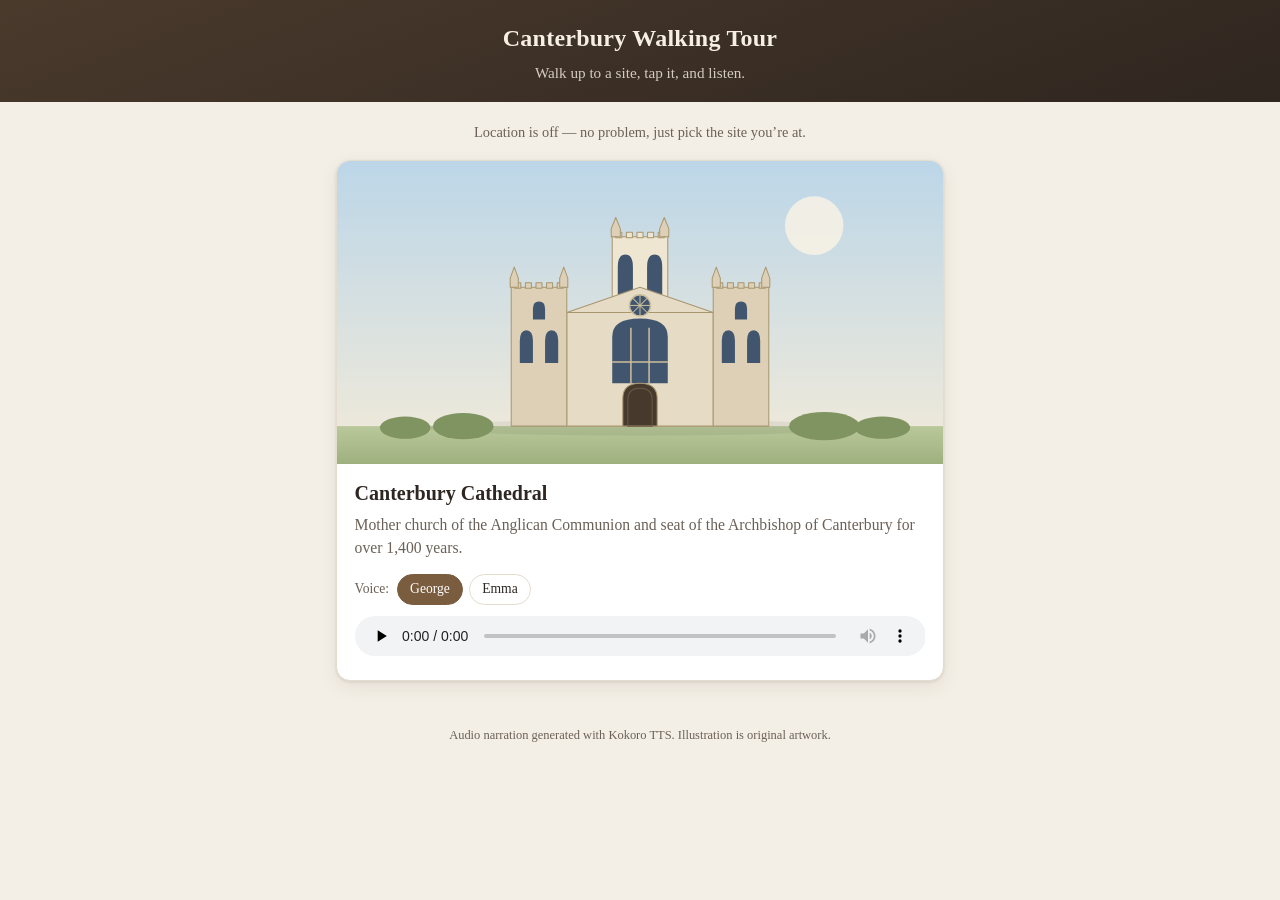
==== index.html @ f431315b "Add Canterbury Cathedral audio-guide web app (v1) Static, install-free mobile web guide for a Canter" ====
<!DOCTYPE html>
<html lang="en">
  <head>
    <meta charset="utf-8" />
    <meta name="viewport" content="width=device-width, initial-scale=1, viewport-fit=cover" />
    <meta name="theme-color" content="#3b2f2a" />
    <meta
      name="description"
      content="A walking audio guide to the historical sites of Canterbury."
    />
    <title>Canterbury Walking Tour</title>
    <link rel="stylesheet" href="styles.css" />
  </head>
  <body>
    <header class="topbar">
      <h1>Canterbury Walking Tour</h1>
      <p class="tagline">Walk up to a site, tap it, and listen.</p>
    </header>

    <main>
      <p id="locStatus" class="loc-status" role="status">Finding your location…</p>
      <ul id="siteList" class="site-list"></ul>
    </main>

    <footer class="footer">
      <p>Audio narration generated with Kokoro TTS. Illustration is original artwork.</p>
    </footer>

    <script src="sites.js"></script>
    <script src="app.js"></script>
  </body>
</html>
---- styles.css ----
:root {
  --ink: #2d2622;
  --muted: #6b6157;
  --stone: #f4efe6;
  --card: #ffffff;
  --line: #e3dccf;
  --accent: #7a5c3e;
  --accent-soft: #efe6d8;
  --shadow: 0 1px 3px rgba(60, 47, 35, 0.12), 0 6px 18px rgba(60, 47, 35, 0.08);
}

* {
  box-sizing: border-box;
}

html {
  -webkit-text-size-adjust: 100%;
}

body {
  margin: 0;
  font-family: "Iowan Old Style", "Palatino Linotype", Palatino, Georgia, serif;
  color: var(--ink);
  background: var(--stone);
  line-height: 1.5;
}

.topbar {
  padding: calc(env(safe-area-inset-top) + 1.25rem) 1.25rem 1.1rem;
  background: linear-gradient(160deg, #4a3a2c, #2f2620);
  color: #f6efe2;
  text-align: center;
}

.topbar h1 {
  margin: 0;
  font-size: 1.5rem;
  letter-spacing: 0.01em;
}

.tagline {
  margin: 0.35rem 0 0;
  font-size: 0.95rem;
  opacity: 0.82;
}

main {
  max-width: 640px;
  margin: 0 auto;
  padding: 1rem 1rem 2rem;
}

.loc-status {
  margin: 0.25rem 0 1rem;
  font-size: 0.9rem;
  color: var(--muted);
  text-align: center;
}

.site-list {
  list-style: none;
  margin: 0;
  padding: 0;
  display: grid;
  gap: 1.1rem;
}

.card {
  background: var(--card);
  border: 1px solid var(--line);
  border-radius: 14px;
  overflow: hidden;
  box-shadow: var(--shadow);
}

.card__media {
  position: relative;
  aspect-ratio: 2 / 1;
  background: var(--accent-soft);
}

.card__media img {
  width: 100%;
  height: 100%;
  object-fit: cover;
  display: block;
}

.card__distance {
  position: absolute;
  top: 0.6rem;
  right: 0.6rem;
  background: rgba(45, 38, 34, 0.82);
  color: #fff;
  font-size: 0.8rem;
  padding: 0.2rem 0.6rem;
  border-radius: 999px;
  backdrop-filter: blur(2px);
}

.card__distance.is-near {
  background: #2e7d4f;
}

.card__body {
  padding: 0.9rem 1.1rem 1.1rem;
}

.card__name {
  margin: 0 0 0.3rem;
  font-size: 1.25rem;
}

.card__blurb {
  margin: 0 0 0.9rem;
  color: var(--muted);
  font-size: 0.98rem;
}

.voices {
  display: flex;
  flex-wrap: wrap;
  gap: 0.4rem;
  margin-bottom: 0.7rem;
}

.voice-label {
  font-size: 0.85rem;
  color: var(--muted);
  align-self: center;
  margin-right: 0.1rem;
}

.voice-btn {
  font: inherit;
  font-size: 0.85rem;
  padding: 0.25rem 0.75rem;
  border: 1px solid var(--line);
  background: #fff;
  color: var(--ink);
  border-radius: 999px;
  cursor: pointer;
}

.voice-btn[aria-pressed="true"] {
  background: var(--accent);
  border-color: var(--accent);
  color: #fff;
}

.card audio {
  width: 100%;
  height: 40px;
}

.footer {
  max-width: 640px;
  margin: 0 auto;
  padding: 0 1.25rem calc(env(safe-area-inset-bottom) + 1.5rem);
  color: var(--muted);
  font-size: 0.78rem;
  text-align: center;
}
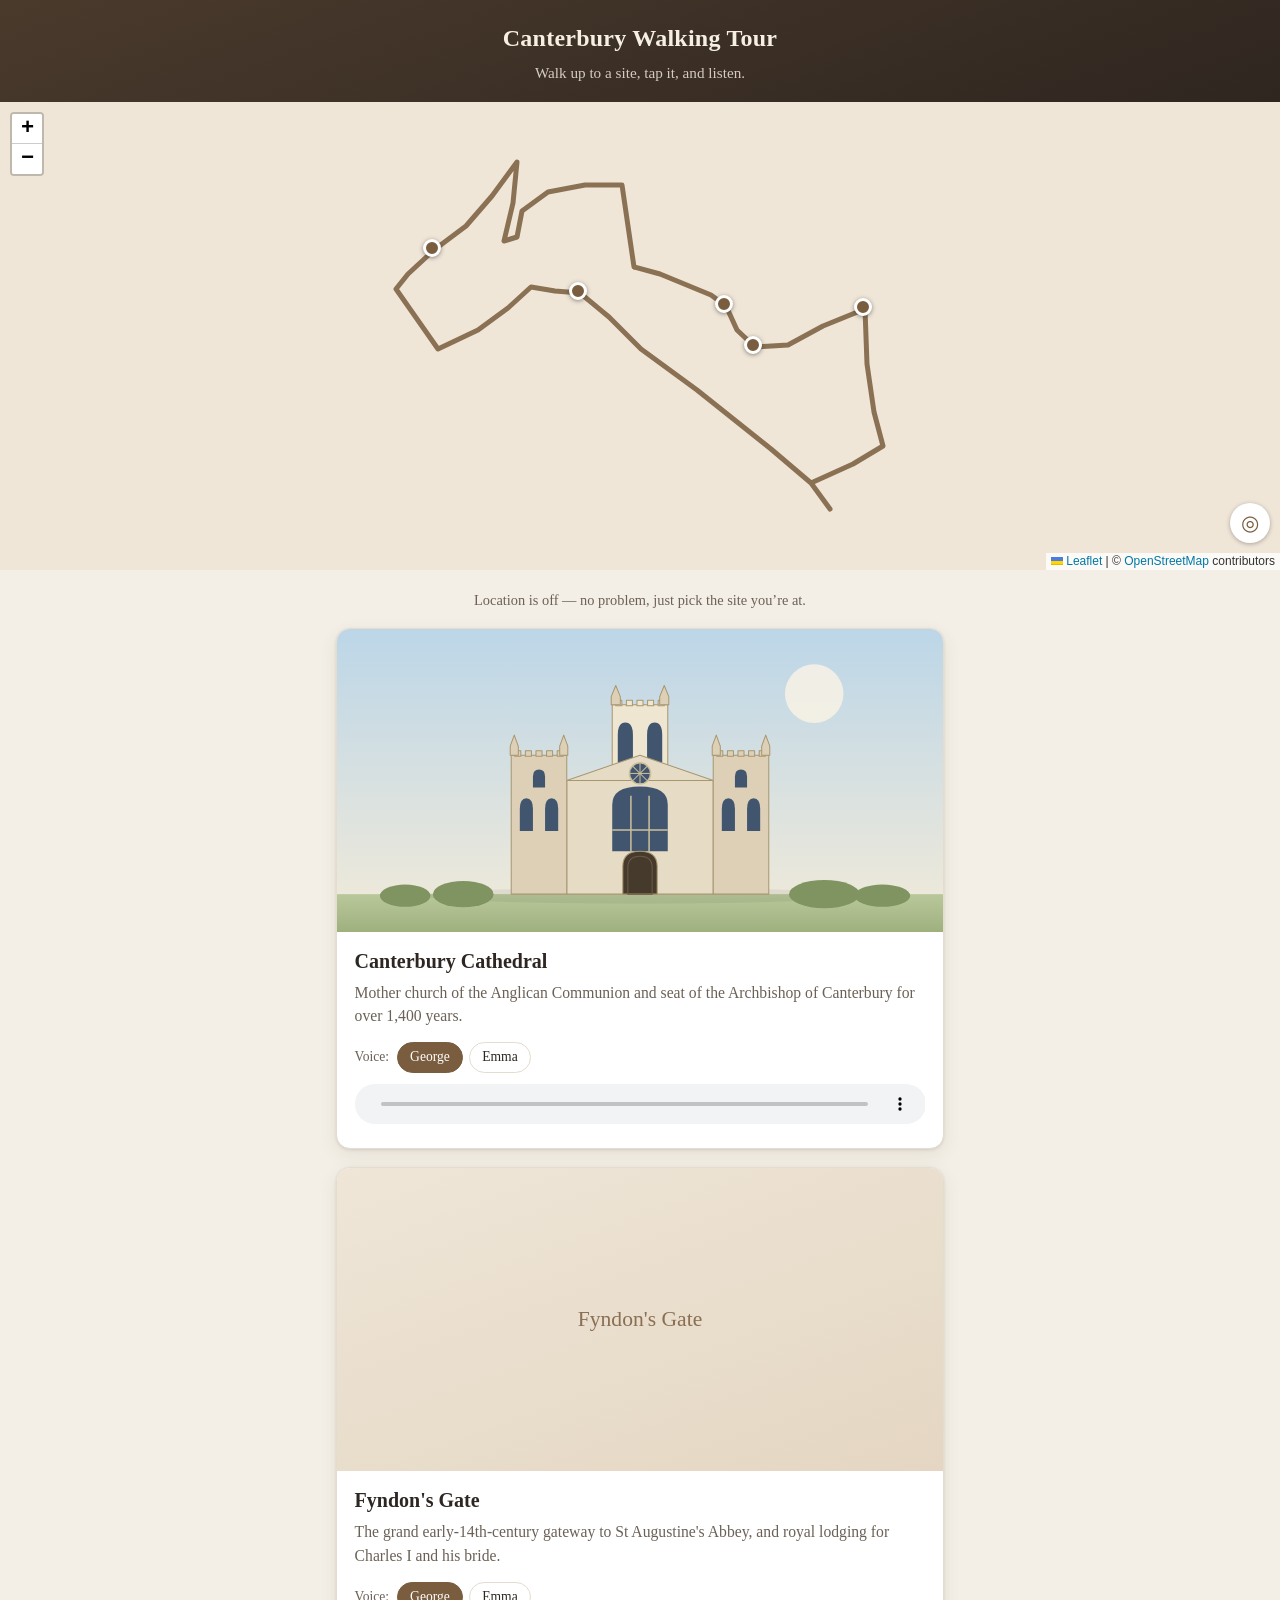
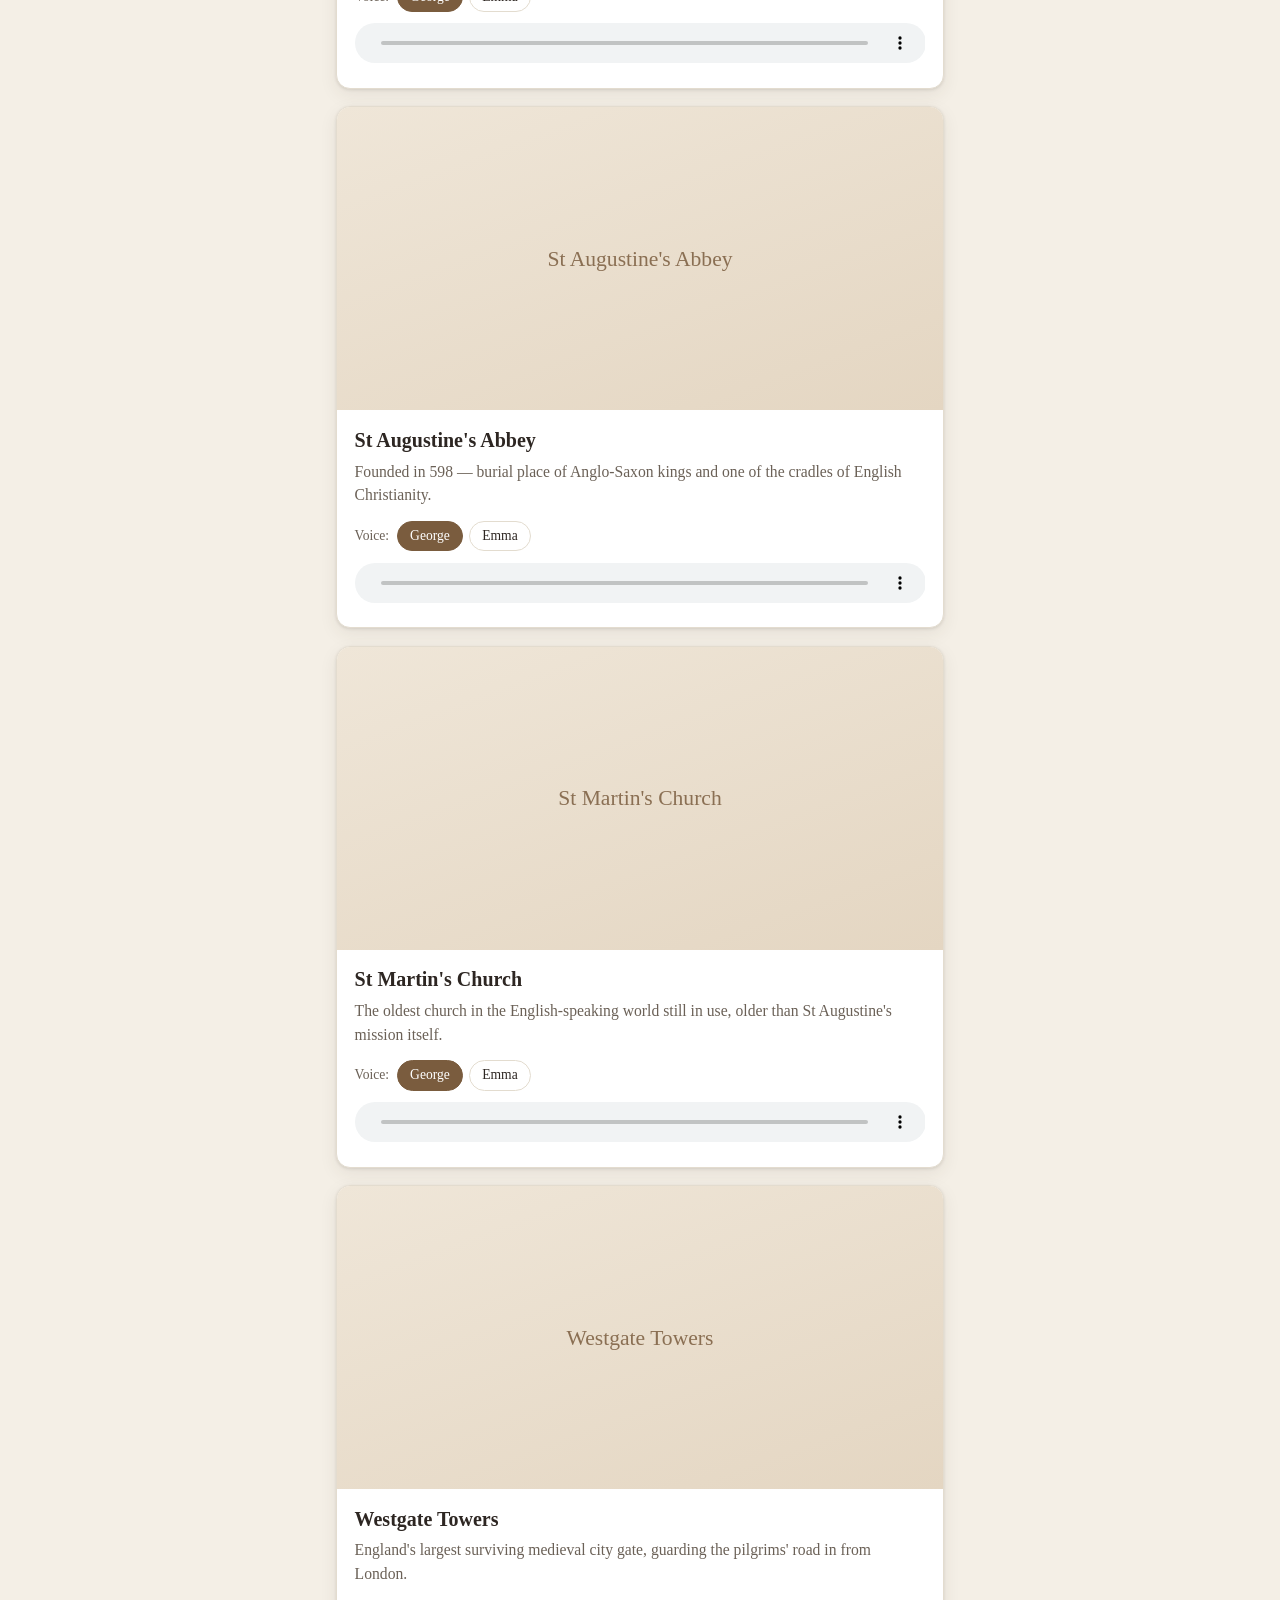
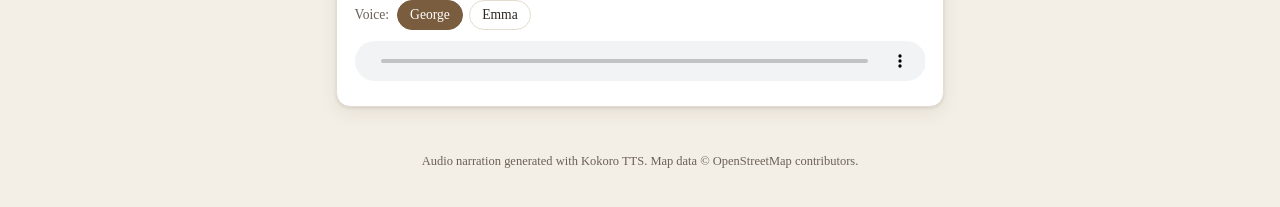
==== commit 7123f2d3: "Add live tour map with route, stops, and arrival prompts - Vendor Leaflet (vendor/leaflet) and rende" ====
--- a/index.html
+++ b/index.html
@@ -9,6 +9,7 @@
       content="A walking audio guide to the historical sites of Canterbury."
     />
     <title>Canterbury Walking Tour</title>
+    <link rel="stylesheet" href="vendor/leaflet/leaflet.css" />
     <link rel="stylesheet" href="styles.css" />
   </head>
   <body>
@@ -17,15 +18,26 @@
       <p class="tagline">Walk up to a site, tap it, and listen.</p>
     </header>
 
+    <div id="map" class="map" role="application" aria-label="Map of the walking tour"></div>
+
     <main>
       <p id="locStatus" class="loc-status" role="status">Finding your location…</p>
       <ul id="siteList" class="site-list"></ul>
     </main>
 
     <footer class="footer">
-      <p>Audio narration generated with Kokoro TTS. Illustration is original artwork.</p>
+      <p>Audio narration generated with Kokoro TTS. Map data &copy; OpenStreetMap contributors.</p>
     </footer>
 
+    <div id="arrivePrompt" class="arrive" hidden role="alert">
+      <span id="arriveText" class="arrive__text"></span>
+      <span class="arrive__actions">
+        <button id="arriveListen" type="button" class="arrive__listen">Listen</button>
+        <button id="arriveDismiss" type="button" class="arrive__dismiss" aria-label="Dismiss">&times;</button>
+      </span>
+    </div>
+
+    <script src="vendor/leaflet/leaflet.js"></script>
     <script src="sites.js"></script>
     <script src="app.js"></script>
   </body>
--- a/vendor/leaflet/leaflet.css
+++ b/vendor/leaflet/leaflet.css
@@ -0,0 +1,661 @@
+/* required styles */
+
+.leaflet-pane,
+.leaflet-tile,
+.leaflet-marker-icon,
+.leaflet-marker-shadow,
+.leaflet-tile-container,
+.leaflet-pane > svg,
+.leaflet-pane > canvas,
+.leaflet-zoom-box,
+.leaflet-image-layer,
+.leaflet-layer {
+	position: absolute;
+	left: 0;
+	top: 0;
+	}
+.leaflet-container {
+	overflow: hidden;
+	}
+.leaflet-tile,
+.leaflet-marker-icon,
+.leaflet-marker-shadow {
+	-webkit-user-select: none;
+	   -moz-user-select: none;
+	        user-select: none;
+	  -webkit-user-drag: none;
+	}
+/* Prevents IE11 from highlighting tiles in blue */
+.leaflet-tile::selection {
+	background: transparent;
+}
+/* Safari renders non-retina tile on retina better with this, but Chrome is worse */
+.leaflet-safari .leaflet-tile {
+	image-rendering: -webkit-optimize-contrast;
+	}
+/* hack that prevents hw layers "stretching" when loading new tiles */
+.leaflet-safari .leaflet-tile-container {
+	width: 1600px;
+	height: 1600px;
+	-webkit-transform-origin: 0 0;
+	}
+.leaflet-marker-icon,
+.leaflet-marker-shadow {
+	display: block;
+	}
+/* .leaflet-container svg: reset svg max-width decleration shipped in Joomla! (joomla.org) 3.x */
+/* .leaflet-container img: map is broken in FF if you have max-width: 100% on tiles */
+.leaflet-container .leaflet-overlay-pane svg {
+	max-width: none !important;
+	max-height: none !important;
+	}
+.leaflet-container .leaflet-marker-pane img,
+.leaflet-container .leaflet-shadow-pane img,
+.leaflet-container .leaflet-tile-pane img,
+.leaflet-container img.leaflet-image-layer,
+.leaflet-container .leaflet-tile {
+	max-width: none !important;
+	max-height: none !important;
+	width: auto;
+	padding: 0;
+	}
+
+.leaflet-container img.leaflet-tile {
+	/* See: https://bugs.chromium.org/p/chromium/issues/detail?id=600120 */
+	mix-blend-mode: plus-lighter;
+}
+
+.leaflet-container.leaflet-touch-zoom {
+	-ms-touch-action: pan-x pan-y;
+	touch-action: pan-x pan-y;
+	}
+.leaflet-container.leaflet-touch-drag {
+	-ms-touch-action: pinch-zoom;
+	/* Fallback for FF which doesn't support pinch-zoom */
+	touch-action: none;
+	touch-action: pinch-zoom;
+}
+.leaflet-container.leaflet-touch-drag.leaflet-touch-zoom {
+	-ms-touch-action: none;
+	touch-action: none;
+}
+.leaflet-container {
+	-webkit-tap-highlight-color: transparent;
+}
+.leaflet-container a {
+	-webkit-tap-highlight-color: rgba(51, 181, 229, 0.4);
+}
+.leaflet-tile {
+	filter: inherit;
+	visibility: hidden;
+	}
+.leaflet-tile-loaded {
+	visibility: inherit;
+	}
+.leaflet-zoom-box {
+	width: 0;
+	height: 0;
+	-moz-box-sizing: border-box;
+	     box-sizing: border-box;
+	z-index: 800;
+	}
+/* workaround for https://bugzilla.mozilla.org/show_bug.cgi?id=888319 */
+.leaflet-overlay-pane svg {
+	-moz-user-select: none;
+	}
+
+.leaflet-pane         { z-index: 400; }
+
+.leaflet-tile-pane    { z-index: 200; }
+.leaflet-overlay-pane { z-index: 400; }
+.leaflet-shadow-pane  { z-index: 500; }
+.leaflet-marker-pane  { z-index: 600; }
+.leaflet-tooltip-pane   { z-index: 650; }
+.leaflet-popup-pane   { z-index: 700; }
+
+.leaflet-map-pane canvas { z-index: 100; }
+.leaflet-map-pane svg    { z-index: 200; }
+
+.leaflet-vml-shape {
+	width: 1px;
+	height: 1px;
+	}
+.lvml {
+	behavior: url(#default#VML);
+	display: inline-block;
+	position: absolute;
+	}
+
+
+/* control positioning */
+
+.leaflet-control {
+	position: relative;
+	z-index: 800;
+	pointer-events: visiblePainted; /* IE 9-10 doesn't have auto */
+	pointer-events: auto;
+	}
+.leaflet-top,
+.leaflet-bottom {
+	position: absolute;
+	z-index: 1000;
+	pointer-events: none;
+	}
+.leaflet-top {
+	top: 0;
+	}
+.leaflet-right {
+	right: 0;
+	}
+.leaflet-bottom {
+	bottom: 0;
+	}
+.leaflet-left {
+	left: 0;
+	}
+.leaflet-control {
+	float: left;
+	clear: both;
+	}
+.leaflet-right .leaflet-control {
+	float: right;
+	}
+.leaflet-top .leaflet-control {
+	margin-top: 10px;
+	}
+.leaflet-bottom .leaflet-control {
+	margin-bottom: 10px;
+	}
+.leaflet-left .leaflet-control {
+	margin-left: 10px;
+	}
+.leaflet-right .leaflet-control {
+	margin-right: 10px;
+	}
+
+
+/* zoom and fade animations */
+
+.leaflet-fade-anim .leaflet-popup {
+	opacity: 0;
+	-webkit-transition: opacity 0.2s linear;
+	   -moz-transition: opacity 0.2s linear;
+	        transition: opacity 0.2s linear;
+	}
+.leaflet-fade-anim .leaflet-map-pane .leaflet-popup {
+	opacity: 1;
+	}
+.leaflet-zoom-animated {
+	-webkit-transform-origin: 0 0;
+	    -ms-transform-origin: 0 0;
+	        transform-origin: 0 0;
+	}
+svg.leaflet-zoom-animated {
+	will-change: transform;
+}
+
+.leaflet-zoom-anim .leaflet-zoom-animated {
+	-webkit-transition: -webkit-transform 0.25s cubic-bezier(0,0,0.25,1);
+	   -moz-transition:    -moz-transform 0.25s cubic-bezier(0,0,0.25,1);
+	        transition:         transform 0.25s cubic-bezier(0,0,0.25,1);
+	}
+.leaflet-zoom-anim .leaflet-tile,
+.leaflet-pan-anim .leaflet-tile {
+	-webkit-transition: none;
+	   -moz-transition: none;
+	        transition: none;
+	}
+
+.leaflet-zoom-anim .leaflet-zoom-hide {
+	visibility: hidden;
+	}
+
+
+/* cursors */
+
+.leaflet-interactive {
+	cursor: pointer;
+	}
+.leaflet-grab {
+	cursor: -webkit-grab;
+	cursor:    -moz-grab;
+	cursor:         grab;
+	}
+.leaflet-crosshair,
+.leaflet-crosshair .leaflet-interactive {
+	cursor: crosshair;
+	}
+.leaflet-popup-pane,
+.leaflet-control {
+	cursor: auto;
+	}
+.leaflet-dragging .leaflet-grab,
+.leaflet-dragging .leaflet-grab .leaflet-interactive,
+.leaflet-dragging .leaflet-marker-draggable {
+	cursor: move;
+	cursor: -webkit-grabbing;
+	cursor:    -moz-grabbing;
+	cursor:         grabbing;
+	}
+
+/* marker & overlays interactivity */
+.leaflet-marker-icon,
+.leaflet-marker-shadow,
+.leaflet-image-layer,
+.leaflet-pane > svg path,
+.leaflet-tile-container {
+	pointer-events: none;
+	}
+
+.leaflet-marker-icon.leaflet-interactive,
+.leaflet-image-layer.leaflet-interactive,
+.leaflet-pane > svg path.leaflet-interactive,
+svg.leaflet-image-layer.leaflet-interactive path {
+	pointer-events: visiblePainted; /* IE 9-10 doesn't have auto */
+	pointer-events: auto;
+	}
+
+/* visual tweaks */
+
+.leaflet-container {
+	background: #ddd;
+	outline-offset: 1px;
+	}
+.leaflet-container a {
+	color: #0078A8;
+	}
+.leaflet-zoom-box {
+	border: 2px dotted #38f;
+	background: rgba(255,255,255,0.5);
+	}
+
+
+/* general typography */
+.leaflet-container {
+	font-family: "Helvetica Neue", Arial, Helvetica, sans-serif;
+	font-size: 12px;
+	font-size: 0.75rem;
+	line-height: 1.5;
+	}
+
+
+/* general toolbar styles */
+
+.leaflet-bar {
+	box-shadow: 0 1px 5px rgba(0,0,0,0.65);
+	border-radius: 4px;
+	}
+.leaflet-bar a {
+	background-color: #fff;
+	border-bottom: 1px solid #ccc;
+	width: 26px;
+	height: 26px;
+	line-height: 26px;
+	display: block;
+	text-align: center;
+	text-decoration: none;
+	color: black;
+	}
+.leaflet-bar a,
+.leaflet-control-layers-toggle {
+	background-position: 50% 50%;
+	background-repeat: no-repeat;
+	display: block;
+	}
+.leaflet-bar a:hover,
+.leaflet-bar a:focus {
+	background-color: #f4f4f4;
+	}
+.leaflet-bar a:first-child {
+	border-top-left-radius: 4px;
+	border-top-right-radius: 4px;
+	}
+.leaflet-bar a:last-child {
+	border-bottom-left-radius: 4px;
+	border-bottom-right-radius: 4px;
+	border-bottom: none;
+	}
+.leaflet-bar a.leaflet-disabled {
+	cursor: default;
+	background-color: #f4f4f4;
+	color: #bbb;
+	}
+
+.leaflet-touch .leaflet-bar a {
+	width: 30px;
+	height: 30px;
+	line-height: 30px;
+	}
+.leaflet-touch .leaflet-bar a:first-child {
+	border-top-left-radius: 2px;
+	border-top-right-radius: 2px;
+	}
+.leaflet-touch .leaflet-bar a:last-child {
+	border-bottom-left-radius: 2px;
+	border-bottom-right-radius: 2px;
+	}
+
+/* zoom control */
+
+.leaflet-control-zoom-in,
+.leaflet-control-zoom-out {
+	font: bold 18px 'Lucida Console', Monaco, monospace;
+	text-indent: 1px;
+	}
+
+.leaflet-touch .leaflet-control-zoom-in, .leaflet-touch .leaflet-control-zoom-out  {
+	font-size: 22px;
+	}
+
+
+/* layers control */
+
+.leaflet-control-layers {
+	box-shadow: 0 1px 5px rgba(0,0,0,0.4);
+	background: #fff;
+	border-radius: 5px;
+	}
+.leaflet-control-layers-toggle {
+	background-image: url(images/layers.png);
+	width: 36px;
+	height: 36px;
+	}
+.leaflet-retina .leaflet-control-layers-toggle {
+	background-image: url(images/layers-2x.png);
+	background-size: 26px 26px;
+	}
+.leaflet-touch .leaflet-control-layers-toggle {
+	width: 44px;
+	height: 44px;
+	}
+.leaflet-control-layers .leaflet-control-layers-list,
+.leaflet-control-layers-expanded .leaflet-control-layers-toggle {
+	display: none;
+	}
+.leaflet-control-layers-expanded .leaflet-control-layers-list {
+	display: block;
+	position: relative;
+	}
+.leaflet-control-layers-expanded {
+	padding: 6px 10px 6px 6px;
+	color: #333;
+	background: #fff;
+	}
+.leaflet-control-layers-scrollbar {
+	overflow-y: scroll;
+	overflow-x: hidden;
+	padding-right: 5px;
+	}
+.leaflet-control-layers-selector {
+	margin-top: 2px;
+	position: relative;
+	top: 1px;
+	}
+.leaflet-control-layers label {
+	display: block;
+	font-size: 13px;
+	font-size: 1.08333em;
+	}
+.leaflet-control-layers-separator {
+	height: 0;
+	border-top: 1px solid #ddd;
+	margin: 5px -10px 5px -6px;
+	}
+
+/* Default icon URLs */
+.leaflet-default-icon-path { /* used only in path-guessing heuristic, see L.Icon.Default */
+	background-image: url(images/marker-icon.png);
+	}
+
+
+/* attribution and scale controls */
+
+.leaflet-container .leaflet-control-attribution {
+	background: #fff;
+	background: rgba(255, 255, 255, 0.8);
+	margin: 0;
+	}
+.leaflet-control-attribution,
+.leaflet-control-scale-line {
+	padding: 0 5px;
+	color: #333;
+	line-height: 1.4;
+	}
+.leaflet-control-attribution a {
+	text-decoration: none;
+	}
+.leaflet-control-attribution a:hover,
+.leaflet-control-attribution a:focus {
+	text-decoration: underline;
+	}
+.leaflet-attribution-flag {
+	display: inline !important;
+	vertical-align: baseline !important;
+	width: 1em;
+	height: 0.6669em;
+	}
+.leaflet-left .leaflet-control-scale {
+	margin-left: 5px;
+	}
+.leaflet-bottom .leaflet-control-scale {
+	margin-bottom: 5px;
+	}
+.leaflet-control-scale-line {
+	border: 2px solid #777;
+	border-top: none;
+	line-height: 1.1;
+	padding: 2px 5px 1px;
+	white-space: nowrap;
+	-moz-box-sizing: border-box;
+	     box-sizing: border-box;
+	background: rgba(255, 255, 255, 0.8);
+	text-shadow: 1px 1px #fff;
+	}
+.leaflet-control-scale-line:not(:first-child) {
+	border-top: 2px solid #777;
+	border-bottom: none;
+	margin-top: -2px;
+	}
+.leaflet-control-scale-line:not(:first-child):not(:last-child) {
+	border-bottom: 2px solid #777;
+	}
+
+.leaflet-touch .leaflet-control-attribution,
+.leaflet-touch .leaflet-control-layers,
+.leaflet-touch .leaflet-bar {
+	box-shadow: none;
+	}
+.leaflet-touch .leaflet-control-layers,
+.leaflet-touch .leaflet-bar {
+	border: 2px solid rgba(0,0,0,0.2);
+	background-clip: padding-box;
+	}
+
+
+/* popup */
+
+.leaflet-popup {
+	position: absolute;
+	text-align: center;
+	margin-bottom: 20px;
+	}
+.leaflet-popup-content-wrapper {
+	padding: 1px;
+	text-align: left;
+	border-radius: 12px;
+	}
+.leaflet-popup-content {
+	margin: 13px 24px 13px 20px;
+	line-height: 1.3;
+	font-size: 13px;
+	font-size: 1.08333em;
+	min-height: 1px;
+	}
+.leaflet-popup-content p {
+	margin: 17px 0;
+	margin: 1.3em 0;
+	}
+.leaflet-popup-tip-container {
+	width: 40px;
+	height: 20px;
+	position: absolute;
+	left: 50%;
+	margin-top: -1px;
+	margin-left: -20px;
+	overflow: hidden;
+	pointer-events: none;
+	}
+.leaflet-popup-tip {
+	width: 17px;
+	height: 17px;
+	padding: 1px;
+
+	margin: -10px auto 0;
+	pointer-events: auto;
+
+	-webkit-transform: rotate(45deg);
+	   -moz-transform: rotate(45deg);
+	    -ms-transform: rotate(45deg);
+	        transform: rotate(45deg);
+	}
+.leaflet-popup-content-wrapper,
+.leaflet-popup-tip {
+	background: white;
+	color: #333;
+	box-shadow: 0 3px 14px rgba(0,0,0,0.4);
+	}
+.leaflet-container a.leaflet-popup-close-button {
+	position: absolute;
+	top: 0;
+	right: 0;
+	border: none;
+	text-align: center;
+	width: 24px;
+	height: 24px;
+	font: 16px/24px Tahoma, Verdana, sans-serif;
+	color: #757575;
+	text-decoration: none;
+	background: transparent;
+	}
+.leaflet-container a.leaflet-popup-close-button:hover,
+.leaflet-container a.leaflet-popup-close-button:focus {
+	color: #585858;
+	}
+.leaflet-popup-scrolled {
+	overflow: auto;
+	}
+
+.leaflet-oldie .leaflet-popup-content-wrapper {
+	-ms-zoom: 1;
+	}
+.leaflet-oldie .leaflet-popup-tip {
+	width: 24px;
+	margin: 0 auto;
+
+	-ms-filter: "progid:DXImageTransform.Microsoft.Matrix(M11=0.70710678, M12=0.70710678, M21=-0.70710678, M22=0.70710678)";
+	filter: progid:DXImageTransform.Microsoft.Matrix(M11=0.70710678, M12=0.70710678, M21=-0.70710678, M22=0.70710678);
+	}
+
+.leaflet-oldie .leaflet-control-zoom,
+.leaflet-oldie .leaflet-control-layers,
+.leaflet-oldie .leaflet-popup-content-wrapper,
+.leaflet-oldie .leaflet-popup-tip {
+	border: 1px solid #999;
+	}
+
+
+/* div icon */
+
+.leaflet-div-icon {
+	background: #fff;
+	border: 1px solid #666;
+	}
+
+
+/* Tooltip */
+/* Base styles for the element that has a tooltip */
+.leaflet-tooltip {
+	position: absolute;
+	padding: 6px;
+	background-color: #fff;
+	border: 1px solid #fff;
+	border-radius: 3px;
+	color: #222;
+	white-space: nowrap;
+	-webkit-user-select: none;
+	-moz-user-select: none;
+	-ms-user-select: none;
+	user-select: none;
+	pointer-events: none;
+	box-shadow: 0 1px 3px rgba(0,0,0,0.4);
+	}
+.leaflet-tooltip.leaflet-interactive {
+	cursor: pointer;
+	pointer-events: auto;
+	}
+.leaflet-tooltip-top:before,
+.leaflet-tooltip-bottom:before,
+.leaflet-tooltip-left:before,
+.leaflet-tooltip-right:before {
+	position: absolute;
+	pointer-events: none;
+	border: 6px solid transparent;
+	background: transparent;
+	content: "";
+	}
+
+/* Directions */
+
+.leaflet-tooltip-bottom {
+	margin-top: 6px;
+}
+.leaflet-tooltip-top {
+	margin-top: -6px;
+}
+.leaflet-tooltip-bottom:before,
+.leaflet-tooltip-top:before {
+	left: 50%;
+	margin-left: -6px;
+	}
+.leaflet-tooltip-top:before {
+	bottom: 0;
+	margin-bottom: -12px;
+	border-top-color: #fff;
+	}
+.leaflet-tooltip-bottom:before {
+	top: 0;
+	margin-top: -12px;
+	margin-left: -6px;
+	border-bottom-color: #fff;
+	}
+.leaflet-tooltip-left {
+	margin-left: -6px;
+}
+.leaflet-tooltip-right {
+	margin-left: 6px;
+}
+.leaflet-tooltip-left:before,
+.leaflet-tooltip-right:before {
+	top: 50%;
+	margin-top: -6px;
+	}
+.leaflet-tooltip-left:before {
+	right: 0;
+	margin-right: -12px;
+	border-left-color: #fff;
+	}
+.leaflet-tooltip-right:before {
+	left: 0;
+	margin-left: -12px;
+	border-right-color: #fff;
+	}
+
+/* Printing */
+
+@media print {
+	/* Prevent printers from removing background-images of controls. */
+	.leaflet-control {
+		-webkit-print-color-adjust: exact;
+		print-color-adjust: exact;
+		}
+	}
--- a/styles.css
+++ b/styles.css
@@ -161,3 +161,135 @@
   font-size: 0.78rem;
   text-align: center;
 }
+
+/* ---- map ---- */
+.map {
+  width: 100%;
+  height: 52vh;
+  min-height: 280px;
+  background: var(--accent-soft);
+  z-index: 0;
+}
+
+.stop-pin__dot {
+  display: block;
+  width: 18px;
+  height: 18px;
+  border-radius: 50%;
+  background: var(--accent);
+  border: 3px solid #fff;
+  box-shadow: 0 1px 4px rgba(45, 38, 34, 0.5);
+}
+
+.live-dot__core {
+  display: block;
+  width: 14px;
+  height: 14px;
+  border-radius: 50%;
+  background: #1a73e8;
+  border: 2px solid #fff;
+  box-shadow: 0 0 0 rgba(26, 115, 232, 0.5);
+  animation: live-pulse 2s ease-out infinite;
+}
+
+@keyframes live-pulse {
+  0% { box-shadow: 0 0 0 0 rgba(26, 115, 232, 0.5); }
+  70% { box-shadow: 0 0 0 14px rgba(26, 115, 232, 0); }
+  100% { box-shadow: 0 0 0 0 rgba(26, 115, 232, 0); }
+}
+
+.accuracy-circle {
+  fill: #1a73e8;
+}
+
+.recenter-btn {
+  width: 40px;
+  height: 40px;
+  font-size: 1.3rem;
+  line-height: 1;
+  border: none;
+  border-radius: 50%;
+  background: #fff;
+  color: var(--accent);
+  box-shadow: 0 1px 4px rgba(45, 38, 34, 0.35);
+  cursor: pointer;
+}
+
+/* ---- arrival prompt ---- */
+.arrive {
+  position: fixed;
+  left: 50%;
+  bottom: calc(env(safe-area-inset-bottom) + 1rem);
+  transform: translateX(-50%);
+  z-index: 1000;
+  width: calc(100% - 2rem);
+  max-width: 460px;
+  display: flex;
+  align-items: center;
+  gap: 0.75rem;
+  padding: 0.7rem 0.8rem 0.7rem 1.1rem;
+  background: linear-gradient(160deg, #4a3a2c, #2f2620);
+  color: #f6efe2;
+  border-radius: 14px;
+  box-shadow: 0 6px 24px rgba(45, 38, 34, 0.4);
+}
+
+.arrive[hidden] {
+  display: none;
+}
+
+.arrive__text {
+  flex: 1;
+  font-size: 1rem;
+}
+
+.arrive__actions {
+  display: flex;
+  align-items: center;
+  gap: 0.4rem;
+}
+
+.arrive__listen {
+  font: inherit;
+  font-size: 0.95rem;
+  padding: 0.4rem 1.1rem;
+  border: none;
+  border-radius: 999px;
+  background: #f6efe2;
+  color: #2f2620;
+  cursor: pointer;
+}
+
+.arrive__dismiss {
+  font: inherit;
+  font-size: 1.4rem;
+  line-height: 1;
+  width: 2rem;
+  height: 2rem;
+  border: none;
+  border-radius: 50%;
+  background: transparent;
+  color: #f6efe2;
+  cursor: pointer;
+}
+
+/* ---- image-less card ---- */
+.card__media--plain {
+  display: flex;
+  align-items: center;
+  justify-content: center;
+  background: linear-gradient(160deg, var(--accent-soft), #e4d6c2);
+}
+
+.card__media-label {
+  font-size: 1.35rem;
+  color: var(--accent);
+  opacity: 0.85;
+  text-align: center;
+  padding: 0 1rem;
+}
+
+.card.is-focused {
+  outline: 3px solid var(--accent);
+  outline-offset: 2px;
+}
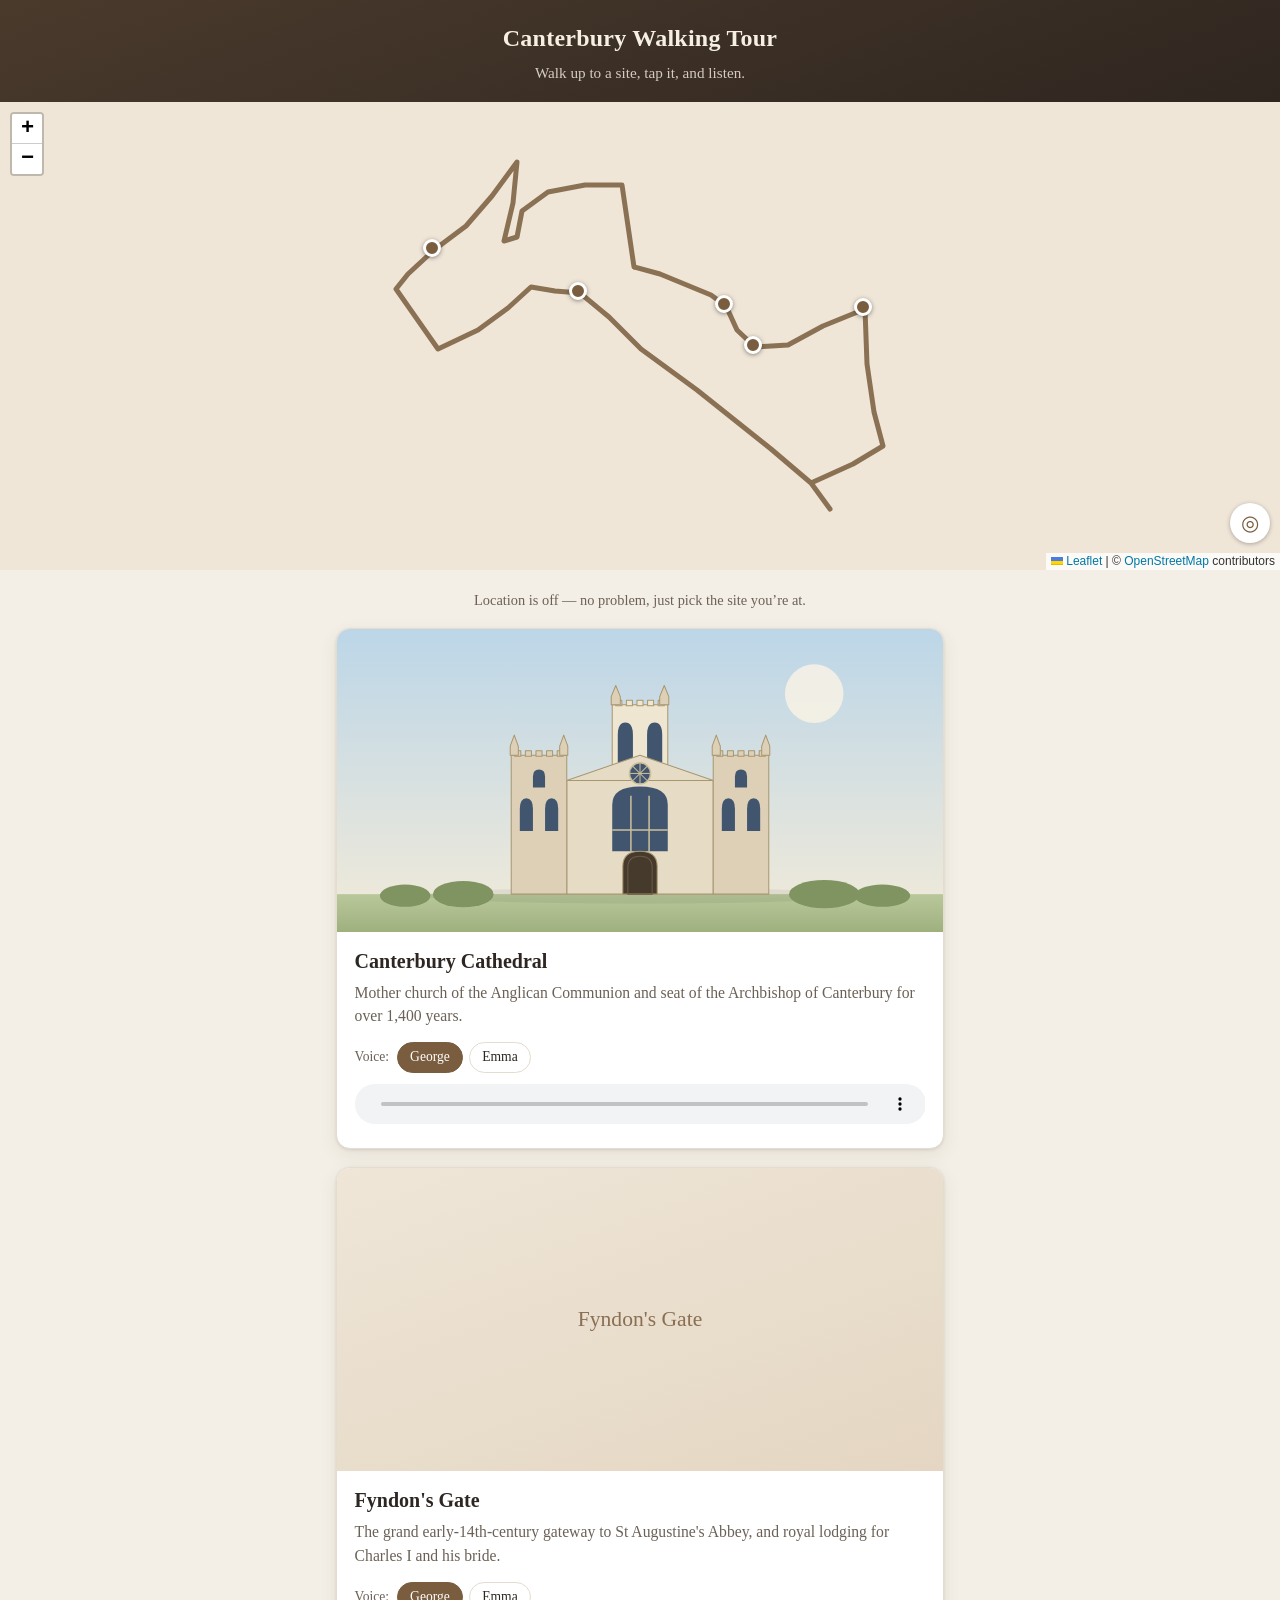
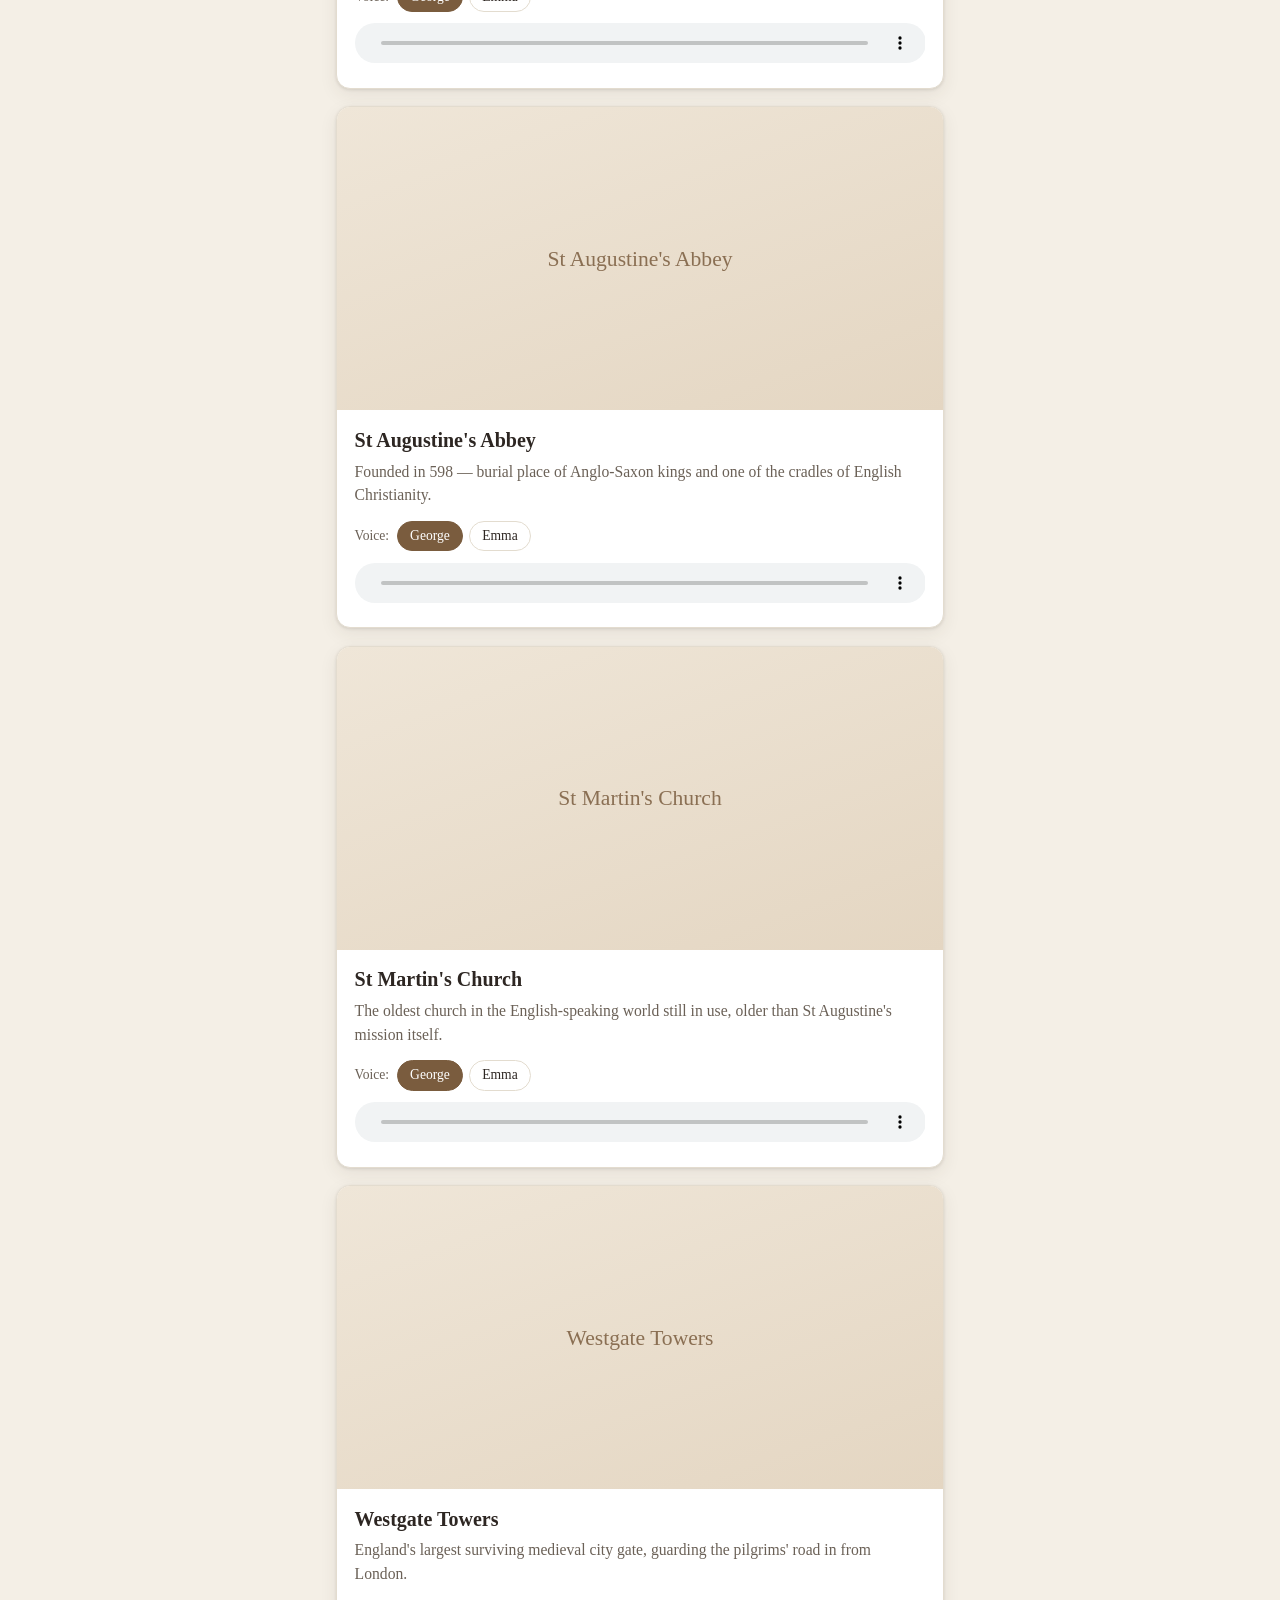
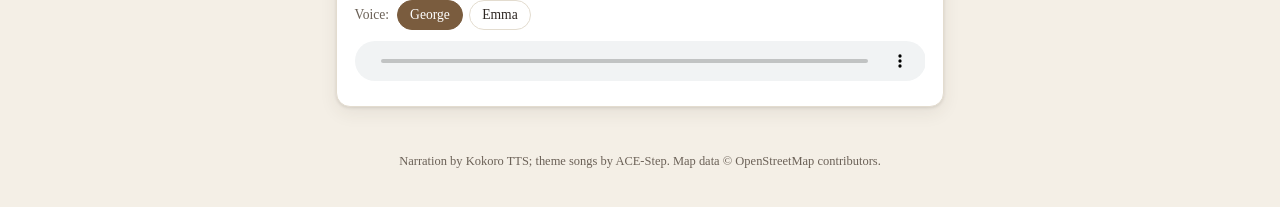
==== commit 053773d7: "Add per-site theme songs (ACE-Step lyrics + player + pipeline) Each site can carry a sung theme song" ====
--- a/index.html
+++ b/index.html
@@ -26,7 +26,7 @@
     </main>
 
     <footer class="footer">
-      <p>Audio narration generated with Kokoro TTS. Map data &copy; OpenStreetMap contributors.</p>
+      <p>Narration by Kokoro TTS; theme songs by ACE-Step. Map data &copy; OpenStreetMap contributors.</p>
     </footer>
 
     <div id="arrivePrompt" class="arrive" hidden role="alert">
--- a/styles.css
+++ b/styles.css
@@ -153,6 +153,25 @@
   height: 40px;
 }
 
+.song {
+  margin-top: 0.8rem;
+  padding-top: 0.8rem;
+  border-top: 1px solid var(--line);
+}
+
+.song__label {
+  display: block;
+  font-size: 0.85rem;
+  color: var(--accent);
+  font-style: italic;
+  margin-bottom: 0.4rem;
+}
+
+.song__audio {
+  width: 100%;
+  height: 40px;
+}
+
 .footer {
   max-width: 640px;
   margin: 0 auto;
@@ -293,3 +312,51 @@
   outline: 3px solid var(--accent);
   outline-offset: 2px;
 }
+
+/* ---- trace mode (hidden tool, append #trace to the URL) ---- */
+.trace-bar {
+  position: fixed;
+  top: 0;
+  left: 0;
+  right: 0;
+  z-index: 1200;
+  display: flex;
+  gap: 0.5rem;
+  align-items: center;
+  flex-wrap: wrap;
+  padding: 0.5rem 0.75rem;
+  background: #1f1a16;
+  color: #f6efe2;
+  font-size: 0.9rem;
+}
+
+.trace-bar__msg {
+  flex: 1;
+  min-width: 150px;
+}
+
+.trace-bar button {
+  font: inherit;
+  padding: 0.3rem 0.8rem;
+  border: 0;
+  border-radius: 6px;
+  background: #d63b2f;
+  color: #fff;
+  cursor: pointer;
+}
+
+.trace-out {
+  position: fixed;
+  left: 50%;
+  bottom: 0.5rem;
+  transform: translateX(-50%);
+  z-index: 1200;
+  width: calc(100% - 1rem);
+  max-width: 520px;
+  height: 140px;
+  padding: 0.5rem;
+  border-radius: 8px;
+  border: 1px solid #888;
+  font-family: ui-monospace, Menlo, Consolas, monospace;
+  font-size: 0.78rem;
+}
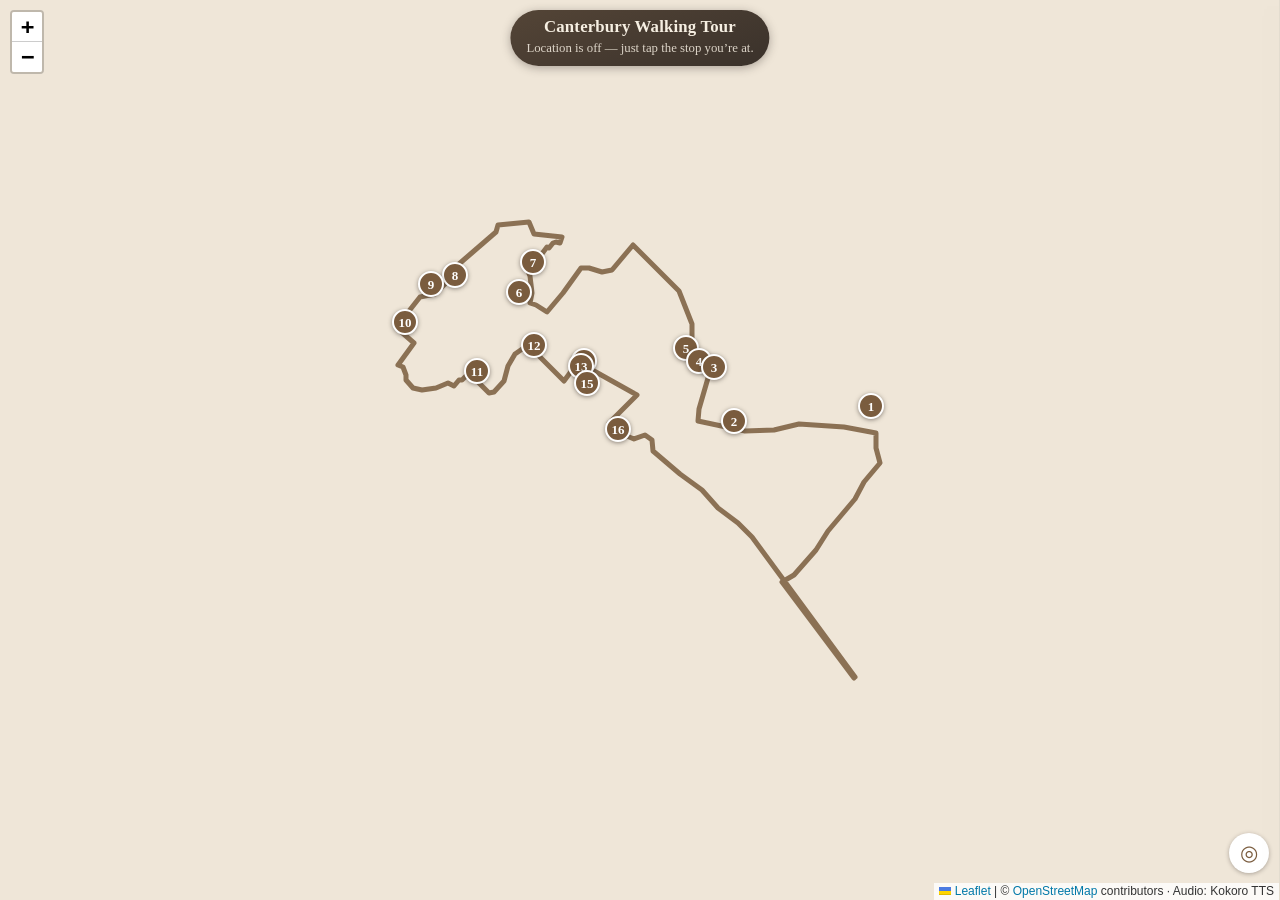
==== commit 84b0cad0: "Rework interface: full-screen map with slide-in detail panel The map now fills the screen. Tapping a" ====
--- a/index.html
+++ b/index.html
@@ -13,21 +13,26 @@
     <link rel="stylesheet" href="styles.css" />
   </head>
   <body>
-    <header class="topbar">
-      <h1>Canterbury Walking Tour</h1>
-      <p class="tagline">Walk up to a site, tap it, and listen.</p>
-    </header>
+    <div id="app" class="app">
+      <div id="map" class="map" role="application" aria-label="Map of the walking tour"></div>
 
-    <div id="map" class="map" role="application" aria-label="Map of the walking tour"></div>
+      <aside
+        id="detail"
+        class="detail"
+        aria-label="Site details"
+        aria-hidden="true"
+        tabindex="-1"
+        inert
+      >
+        <button id="detailClose" type="button" class="detail__close" aria-label="Close">&times;</button>
+        <div id="detailContent" class="detail__content"></div>
+      </aside>
+    </div>
 
-    <main>
+    <div class="map-overlay">
+      <h1 class="brand">Canterbury Walking Tour</h1>
       <p id="locStatus" class="loc-status" role="status">Finding your location…</p>
-      <ul id="siteList" class="site-list"></ul>
-    </main>
-
-    <footer class="footer">
-      <p>Narration by Kokoro TTS; theme songs by ACE-Step. Map data &copy; OpenStreetMap contributors.</p>
-    </footer>
+    </div>
 
     <div id="arrivePrompt" class="arrive" hidden role="alert">
       <span id="arriveText" class="arrive__text"></span>
--- a/styles.css
+++ b/styles.css
@@ -7,6 +7,8 @@
   --accent: #7a5c3e;
   --accent-soft: #efe6d8;
   --shadow: 0 1px 3px rgba(60, 47, 35, 0.12), 0 6px 18px rgba(60, 47, 35, 0.08);
+  --panel-w: min(420px, 42vw);
+  --panel-h: 64vh;
 }
 
 * {
@@ -15,54 +17,55 @@
 
 html {
   -webkit-text-size-adjust: 100%;
+  height: 100%;
 }
 
 body {
   margin: 0;
+  height: 100%;
+  overflow: hidden;
   font-family: "Iowan Old Style", "Palatino Linotype", Palatino, Georgia, serif;
   color: var(--ink);
   background: var(--stone);
   line-height: 1.5;
 }
 
-.topbar {
-  padding: calc(env(safe-area-inset-top) + 1.25rem) 1.25rem 1.1rem;
-  background: linear-gradient(160deg, #4a3a2c, #2f2620);
+.app {
+  position: fixed;
+  inset: 0;
+  display: flex;
+  overflow: hidden;
+}
+
+/* floating title + location status, over the map */
+.map-overlay {
+  position: fixed;
+  top: calc(env(safe-area-inset-top) + 0.6rem);
+  left: 50%;
+  transform: translateX(-50%);
+  z-index: 600;
+  max-width: min(92vw, 30rem);
+  padding: 0.45rem 1rem;
+  text-align: center;
+  background: linear-gradient(160deg, rgba(74, 58, 44, 0.94), rgba(47, 38, 32, 0.94));
   color: #f6efe2;
-  text-align: center;
-}
-
-.topbar h1 {
+  border-radius: 999px;
+  box-shadow: 0 2px 10px rgba(45, 38, 34, 0.35);
+  pointer-events: none;
+}
+
+.brand {
   margin: 0;
-  font-size: 1.5rem;
+  font-size: 1.05rem;
+  font-weight: 700;
   letter-spacing: 0.01em;
-}
-
-.tagline {
-  margin: 0.35rem 0 0;
-  font-size: 0.95rem;
-  opacity: 0.82;
-}
-
-main {
-  max-width: 640px;
-  margin: 0 auto;
-  padding: 1rem 1rem 2rem;
+  line-height: 1.2;
 }
 
 .loc-status {
-  margin: 0.25rem 0 1rem;
-  font-size: 0.9rem;
-  color: var(--muted);
-  text-align: center;
-}
-
-.site-list {
-  list-style: none;
-  margin: 0;
-  padding: 0;
-  display: grid;
-  gap: 1.1rem;
+  margin: 0.15rem 0 0;
+  font-size: 0.8rem;
+  opacity: 0.85;
 }
 
 .card {
@@ -117,6 +120,13 @@
   font-size: 0.98rem;
 }
 
+.card__soon {
+  margin: 0;
+  font-size: 0.85rem;
+  font-style: italic;
+  color: var(--muted);
+}
+
 .voices {
   display: flex;
   flex-wrap: wrap;
@@ -153,51 +163,32 @@
   height: 40px;
 }
 
-.song {
-  margin-top: 0.8rem;
-  padding-top: 0.8rem;
-  border-top: 1px solid var(--line);
-}
-
-.song__label {
-  display: block;
-  font-size: 0.85rem;
-  color: var(--accent);
-  font-style: italic;
-  margin-bottom: 0.4rem;
-}
-
-.song__audio {
-  width: 100%;
-  height: 40px;
-}
-
-.footer {
-  max-width: 640px;
-  margin: 0 auto;
-  padding: 0 1.25rem calc(env(safe-area-inset-bottom) + 1.5rem);
-  color: var(--muted);
-  font-size: 0.78rem;
-  text-align: center;
-}
-
 /* ---- map ---- */
 .map {
-  width: 100%;
-  height: 52vh;
-  min-height: 280px;
+  flex: 1 1 auto;
+  min-width: 0;
+  min-height: 0;
+  height: 100%;
   background: var(--accent-soft);
   z-index: 0;
 }
 
-.stop-pin__dot {
-  display: block;
-  width: 18px;
-  height: 18px;
+.stop-pin__n {
+  display: flex;
+  align-items: center;
+  justify-content: center;
+  width: 26px;
+  height: 26px;
   border-radius: 50%;
   background: var(--accent);
-  border: 3px solid #fff;
+  color: #fff;
+  font: 700 13px/1 "Iowan Old Style", Georgia, serif;
+  border: 2px solid #fff;
   box-shadow: 0 1px 4px rgba(45, 38, 34, 0.5);
+}
+
+.stop-pin__n--mute {
+  background: #b0a690;
 }
 
 .live-dot__core {
@@ -306,11 +297,6 @@
   opacity: 0.85;
   text-align: center;
   padding: 0 1rem;
-}
-
-.card.is-focused {
-  outline: 3px solid var(--accent);
-  outline-offset: 2px;
 }
 
 /* ---- trace mode (hidden tool, append #trace to the URL) ---- */
@@ -360,3 +346,128 @@
   font-family: ui-monospace, Menlo, Consolas, monospace;
   font-size: 0.78rem;
 }
+
+.poi-pin__n {
+  display: flex;
+  align-items: center;
+  justify-content: center;
+  width: 26px;
+  height: 26px;
+  border-radius: 50%;
+  background: var(--accent);
+  color: #fff;
+  font: 700 13px/1 "Iowan Old Style", Georgia, serif;
+  border: 2px solid #fff;
+  box-shadow: 0 1px 4px rgba(45, 38, 34, 0.5);
+}
+
+/* active (selected) stop marker */
+.stop-pin__n--active {
+  background: #2e7d4f;
+  transform: scale(1.18);
+  box-shadow: 0 2px 9px rgba(45, 38, 34, 0.6);
+}
+
+/* ---- detail panel (slides in on the right; a bottom sheet on phones) ---- */
+.detail {
+  position: relative;
+  flex: none;
+  width: 0;
+  height: 100%;
+  overflow: hidden;
+  background: var(--card);
+  border-left: 1px solid var(--line);
+  box-shadow: -6px 0 24px rgba(45, 38, 34, 0.16);
+  transition: width 0.34s ease;
+}
+
+.detail:focus {
+  outline: none;
+}
+
+.app.detail-open .detail {
+  width: var(--panel-w);
+}
+
+.detail__content {
+  width: var(--panel-w);
+  height: 100%;
+  overflow-y: auto;
+  -webkit-overflow-scrolling: touch;
+}
+
+.detail__content:empty {
+  display: none;
+}
+
+/* the existing card sits flush inside the panel */
+.detail .card {
+  border: 0;
+  border-radius: 0;
+  box-shadow: none;
+}
+
+.detail .card__media {
+  aspect-ratio: 16 / 10;
+}
+
+.detail .card__body {
+  padding: 1rem 1.15rem 1.4rem;
+}
+
+.detail__close {
+  position: absolute;
+  top: calc(env(safe-area-inset-top) + 0.55rem);
+  left: 0.55rem;
+  z-index: 5;
+  display: flex;
+  align-items: center;
+  justify-content: center;
+  width: 2.1rem;
+  height: 2.1rem;
+  font: inherit;
+  font-size: 1.5rem;
+  line-height: 1;
+  border: none;
+  border-radius: 50%;
+  background: rgba(45, 38, 34, 0.78);
+  color: #f6efe2;
+  cursor: pointer;
+  -webkit-backdrop-filter: blur(2px);
+  backdrop-filter: blur(2px);
+}
+
+.app:not(.detail-open) .detail__close {
+  display: none;
+}
+
+@media (max-width: 700px) {
+  /* dock the panel to the bottom as a sheet */
+  .app {
+    flex-direction: column;
+  }
+
+  .detail {
+    width: 100%;
+    height: 0;
+    border-left: 0;
+    border-top: 1px solid var(--line);
+    box-shadow: 0 -6px 24px rgba(45, 38, 34, 0.18);
+    transition: height 0.34s ease;
+  }
+
+  .app.detail-open .detail {
+    width: 100%;
+    height: var(--panel-h);
+  }
+
+  .detail__content {
+    width: 100%;
+    height: var(--panel-h);
+  }
+
+  .detail__close {
+    left: auto;
+    right: 0.55rem;
+  }
+}
